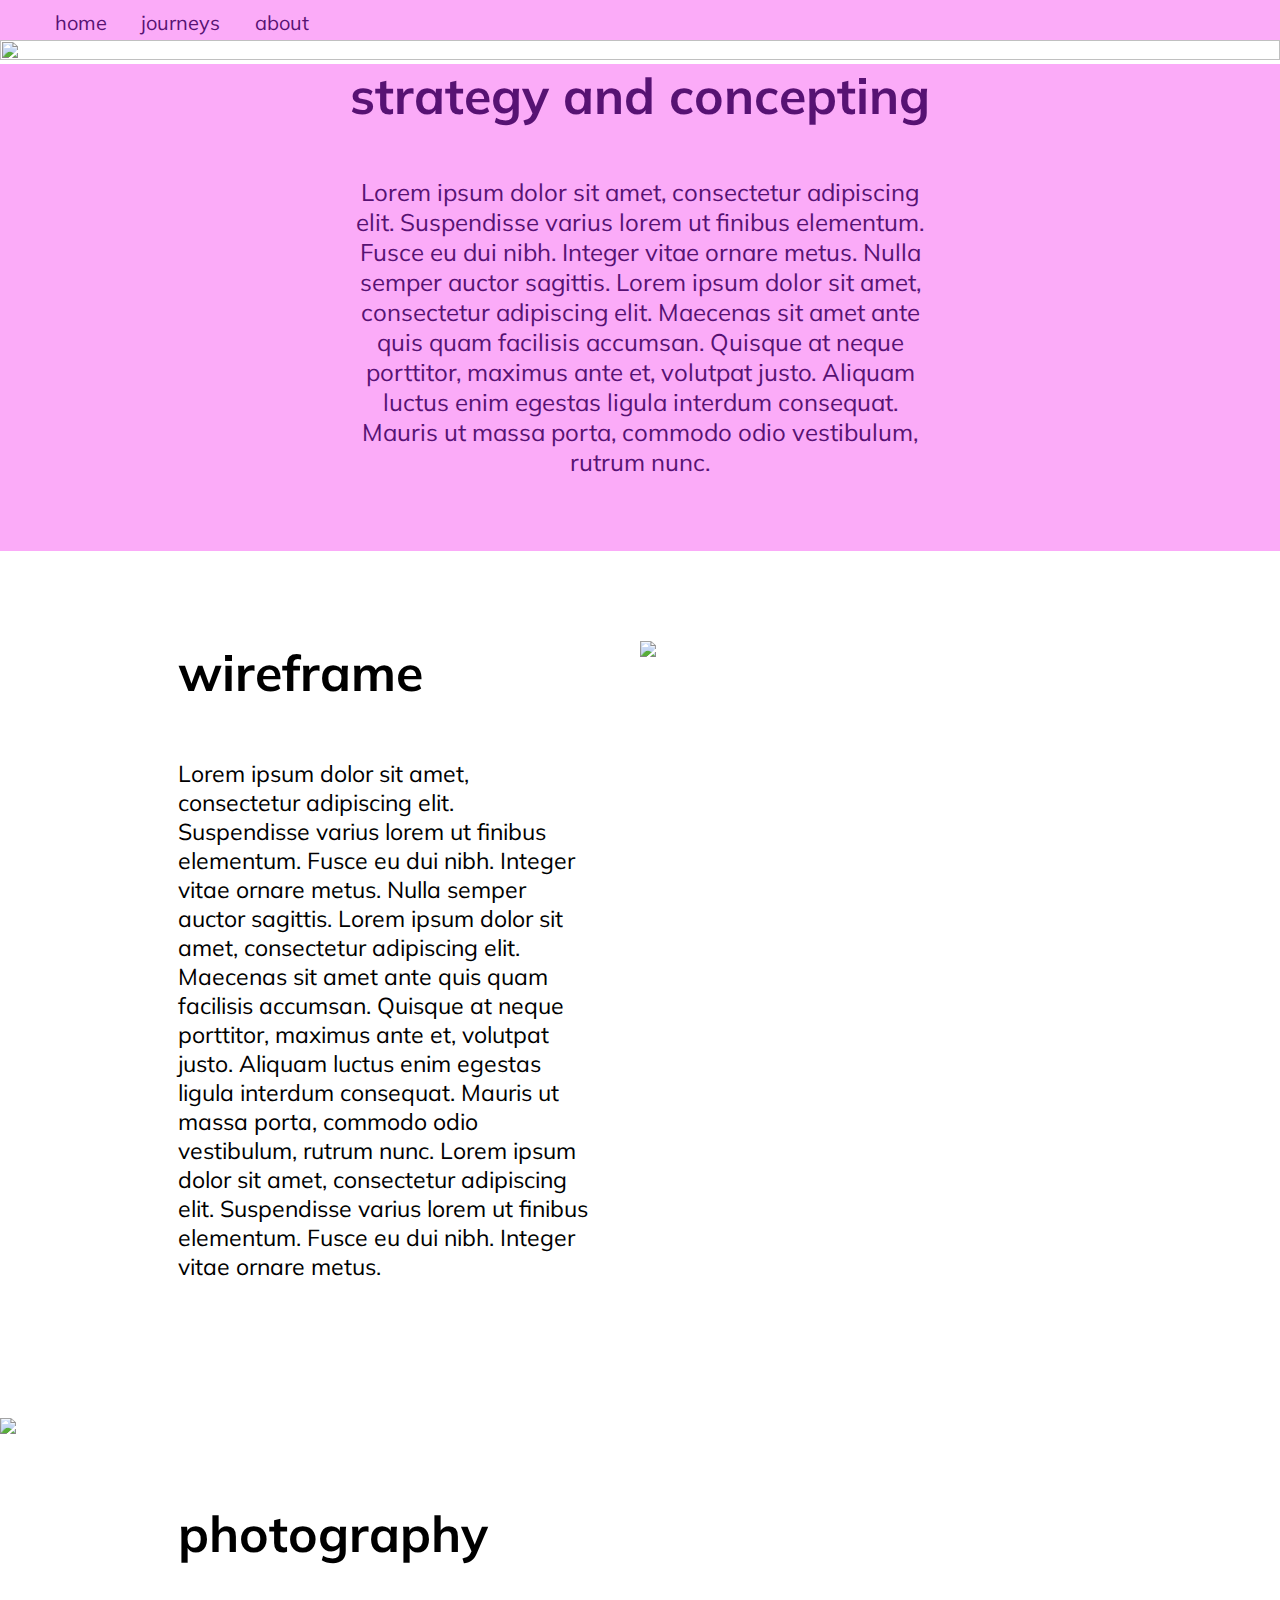
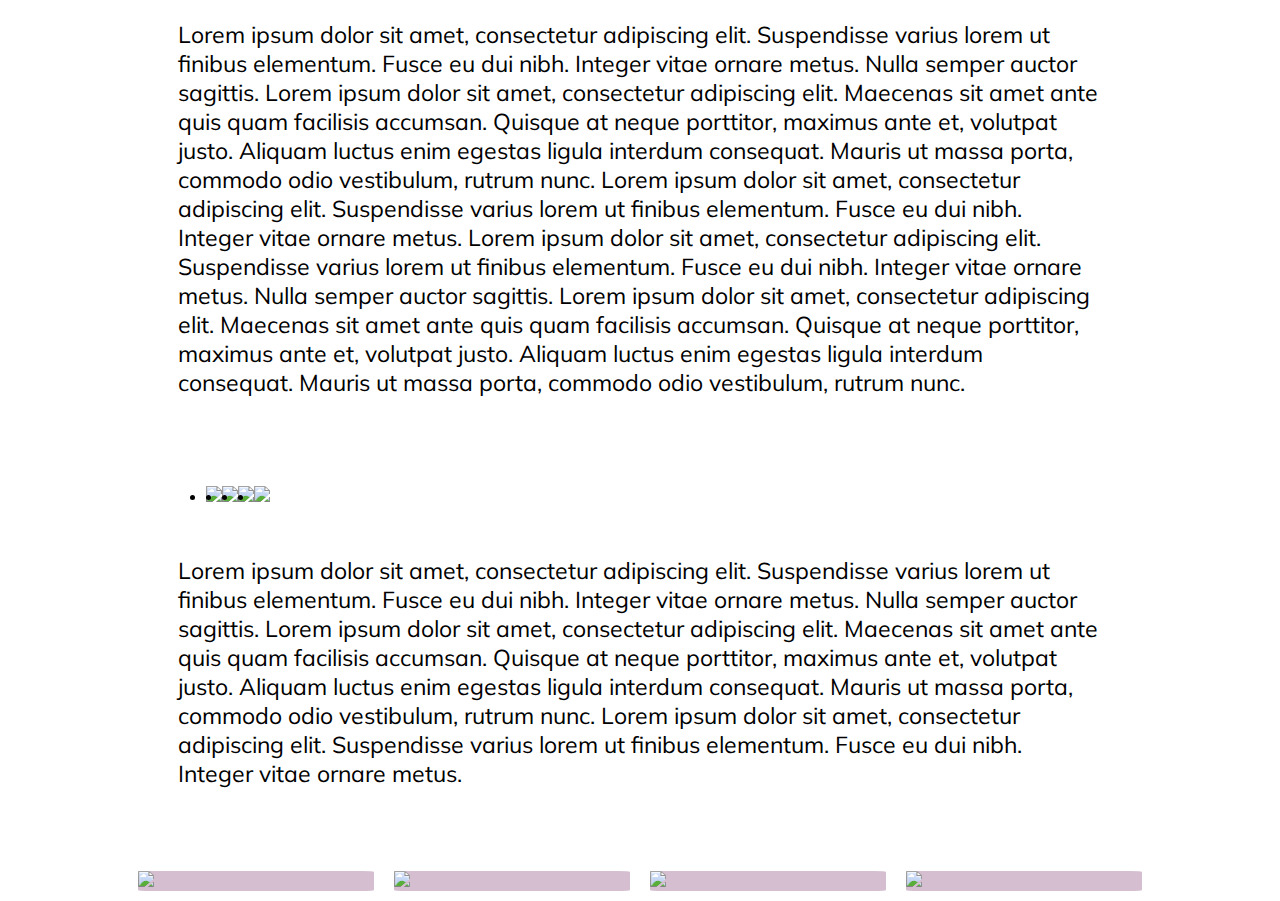
==== portfolioweb/journey.html @ cab304fb "First Git Upload" ====
<!DOCTYPE html>
<html>
<head>
    <title></title>
    <link rel="stylesheet" type="text/css" href="style.css">
    <link href="https://fonts.googleapis.com/css?family=Muli&display=swap" rel="stylesheet">
    <link type="text/css" rel="stylesheet" href="css/lightslider.css" />
    <link href="https://cdnjs.cloudflare.com/ajax/libs/lightslider/1.1.5/css/lightslider.min.css" rel="stylesheet" />
    <script src="https://ajax.googleapis.com/ajax/libs/jquery/1.11.0/jquery.min.js"></script>
    <script src="https://cdnjs.cloudflare.com/ajax/libs/lightslider/1.1.5/js/lightslider.min.js"></script>
    <script type="text/javascript">
        $(document).ready(function() {
            $("#lightSlider").lightSlider({
                item: 1,
                gallery: false,
                loop: true, 
                slideMargin: 0,
                autowidth: false,
                enableTouch: true,
                pager: false,
            });   
        });
    </script>
</head>
<body>
<div class="container">
    <div class="containernav">
        <ul class="nav">  
            <li class="navitem"><a href="#">home</a></li>
            <li class="navitem"><a href="#">journeys</a></li> 
            <li class="navitem"><a href="#">about</a></li>
        </ul>  
    </div>
    <div class="containerheader">
        <div class="header">
            <img src="scobanner1.png">
        </div>
        <div class="intro">
            <h1>strategy and concepting</h1>
            <p>
                Lorem ipsum dolor sit amet, consectetur adipiscing elit. Suspendisse varius lorem ut finibus elementum. Fusce eu dui nibh. Integer vitae ornare metus. Nulla semper auctor sagittis. Lorem ipsum dolor sit amet, consectetur adipiscing elit. Maecenas sit amet ante quis quam facilisis accumsan. Quisque at neque porttitor, maximus ante et, volutpat justo. Aliquam luctus enim egestas ligula interdum consequat. Mauris ut massa porta, commodo odio vestibulum, rutrum nunc. 
            </p>
        </div>
    </div>
    <div class="containertext">
        <div class="text">
            <h1>wireframe</h1>
            <p>
                Lorem ipsum dolor sit amet, consectetur adipiscing elit. Suspendisse varius lorem ut finibus elementum. Fusce eu dui nibh. Integer vitae ornare metus. Nulla semper auctor sagittis. Lorem ipsum dolor sit amet, consectetur adipiscing elit. Maecenas sit amet ante quis quam facilisis accumsan. Quisque at neque porttitor, maximus ante et, volutpat justo. Aliquam luctus enim egestas ligula interdum consequat. Mauris ut massa porta, commodo odio vestibulum, rutrum nunc. 
                Lorem ipsum dolor sit amet, consectetur adipiscing elit. Suspendisse varius lorem ut finibus elementum. Fusce eu dui nibh. Integer vitae ornare metus. 
            </p>
        </div>
        <div class="text">
            <img src="low-fidelity-website-wireframe-example.png">
        </div>
    </div>
    <div id="containerpicture">
        <div class="picture">
            <img src="Schermafbeelding-2018-03-23-om-14.05.33.png">
        </div>
    </div>
    <div class="containertext">
        <div class="text">
            <h1>photography</h1>
            <p>
                Lorem ipsum dolor sit amet, consectetur adipiscing elit. Suspendisse varius lorem ut finibus elementum. Fusce eu dui nibh. Integer vitae ornare metus. Nulla semper auctor sagittis. Lorem ipsum dolor sit amet, consectetur adipiscing elit. Maecenas sit amet ante quis quam facilisis accumsan. Quisque at neque porttitor, maximus ante et, volutpat justo. Aliquam luctus enim egestas ligula interdum consequat. Mauris ut massa porta, commodo odio vestibulum, rutrum nunc. Lorem ipsum dolor sit amet, consectetur adipiscing elit. Suspendisse varius lorem ut finibus elementum. Fusce eu dui nibh. Integer vitae ornare metus. 
                Lorem ipsum dolor sit amet, consectetur adipiscing elit. Suspendisse varius lorem ut finibus elementum. Fusce eu dui nibh. Integer vitae ornare metus. Nulla semper auctor sagittis. Lorem ipsum dolor sit amet, consectetur adipiscing elit. Maecenas sit amet ante quis quam facilisis accumsan. Quisque at neque porttitor, maximus ante et, volutpat justo. Aliquam luctus enim egestas ligula interdum consequat. Mauris ut massa porta, commodo odio vestibulum, rutrum nunc. 
            </p>
        </div>
    </div>
    <div class="containerslider">
        <div class="slider">
            <ul id="lightSlider">
                <li><img src="https://images.unsplash.com/photo-1506744038136-46273834b3fb?ixlib=rb-1.2.1&ixid=eyJhcHBfaWQiOjEyMDd9&w=1000&q=80"></li>
                <li><img src="https://www.canva.com/learn/wp-content/uploads/2018/11/best-free-stock-photos.jpg"></li>
                <li><img src="https://petapixel.com/assets/uploads/2019/06/manipulatedelephant-800x534.jpg"></li>
                <li><img src="http://i.imgur.com/rL2tVyG.jpg"></li>
            </ul>
        </div>
    </div>
    <div class="containertext">
        <div class="text">
            <p>
                Lorem ipsum dolor sit amet, consectetur adipiscing elit. Suspendisse varius lorem ut finibus elementum. Fusce eu dui nibh. Integer vitae ornare metus. Nulla semper auctor sagittis. Lorem ipsum dolor sit amet, consectetur adipiscing elit. Maecenas sit amet ante quis quam facilisis accumsan. Quisque at neque porttitor, maximus ante et, volutpat justo. Aliquam luctus enim egestas ligula interdum consequat. Mauris ut massa porta, commodo odio vestibulum, rutrum nunc. Lorem ipsum dolor sit amet, consectetur adipiscing elit. Suspendisse varius lorem ut finibus elementum. Fusce eu dui nibh. Integer vitae ornare metus. 
            </p>
        </div>
    </div>
    <div class="containergallery">
        <div class="gallery">
            <img src="photo-1433086966358-54859d0ed716.jpg">
        </div>
        <div class="gallery">
            <img src="photo-1433086966358-54859d0ed716.jpg">
        </div>
        <div class="gallery">
            <img src="photo-1433086966358-54859d0ed716.jpg">
        </div>
        <div class="gallery">
            <img src="photo-1433086966358-54859d0ed716.jpg">
        </div>
    </div>
</div>
</body>
</html>
---- portfolioweb/style.css ----
body {
    margin: 0 auto;
    font: 1em Helvetica Neue, Helvetica, Arial, sans-serif;
}

p, h1 {
    margin: 0 0 1em 0;
    font-family: 'Muli', sans-serif;
}

.containerheader {  
    display: flex;
    flex-direction: column;
    flex-wrap: nowrap;
    margin-bottom: 7%;
}

.header {
    width: 100%;
}

.header img {
    width: 100%;
    height: 100%;
}

.containernav {
    width: 100%;
    height: 40px;
    background-color: #fbabf8;
}

.nav {
    margin: 0;
    list-style: none;
    padding-top: 10px;
}

.nav li {
    display: inline;
    font-size: 20px;
    font-family: 'Muli', sans-serif;
}

.navitem a {
    padding: 10px 15px;
    text-decoration: none;
    color: #571273;
  }

.intro {
    width: 100%;
    background-color: #fbabf8;
}

.intro h1 {
    font-size: 50px;
    padding-left: 27%;
    padding-right: 27%;
    color: #571273;
    text-align: center;
}

.intro p {
    text-align: center;
    color: #571273;
    font-size: 24px;
    padding-bottom: 50px;
    padding-left: 27%;
    padding-right: 27%;
}

.item {
    width: 100%;
    height: 100px;
    background-color: rgba(111,41,97,.3);
    border: 2px solid rgba(111,41,97,.5);
}

.containertitle {
    display: flex;
    flex-direction: row;
    flex-wrap: nowrap;
    margin-top: 0%;
    margin-bottom: 0%;
    margin-left: 10%;
    margin-right: 10%;
}

.title h1 {
    font-size: 50px;
    padding-left: 50px;
    margin-bottom: 5px;
}

.containertext {
    display: flex;
    flex-direction: row;
    flex-wrap: nowrap;
    margin-top: 0%;
    margin-bottom: 0%;
    margin-left: 10%;
    margin-right: 10%;
}

.text {
    width: 100%;
}

.text img {
    width: 100%;
    max-height: 800px;
}

.text p {
    padding: 50px;
    font-size: 23px;
}

.text h1 {
    font-size: 50px;
    padding-left: 50px;
    margin-bottom: 5px;
}

.containergallery {  
    display: flex;
    flex-direction: row;
    flex-wrap: nowrap;
    margin-left: 10%;
    margin-right: 10%;
}

.gallery {
    width: 100%;
    max-height: 500px;
    background-color: rgba(111,41,97,.3);
    border: 2px;
    border-radius: 5%;
    margin: 10px;
}

.gallery img {
    max-height: 100%;
    width: 100%;
    border: 2px;
    border-radius: 5%;
}

.containerpicture {
    display: flex;
    flex-direction: column;
    flex-wrap: nowrap;
}

.picture {
    width: 100%;
    max-height: 900px;
    overflow: hidden;
    margin-top: 5%;
    margin-bottom: 5%;
}

.picture img {
    width: 100%;
}

.containerslider {
    display: flex;
    flex-direction: column;
    flex-wrap: nowrap;
}

.slider {
    margin-left: 13%;
    margin-right: 13%;
}

#lightSlider img {
    width: 100%;
    max-height: 600px;
}

#lightSlider ul {
    list-style: none outside none;
    padding-left: 0;
    margin-bottom:0;
}

#lightSlider li {
    float: left;
    cursor:pointer;
}

@media (max-width: 950px) {
    .intro h1 {
        padding: 0;
    }

    .intro p {
        font-size: 22px;
        padding-left: 10%;
        padding-right: 10%;
    }
    
    .containertext {
        flex-wrap: wrap;
        flex-direction: column;
        margin: 19px;
    }
    
    .text h1 {
        padding: 0px;
        font-size: 36px;
    }
    
    .text p {
        font-size: 19px;
        padding: 4px;
    }

    .slider {
        margin: 0%;
    }

    .containergallery {
        flex-wrap: wrap;
        margin: 25%;
        max-height: 100%;
    }
}

@media (max-width: 500px) {
    .containergallery {
        flex-wrap: wrap;
        flex-direction: column;
        margin: 10%;
    }
}
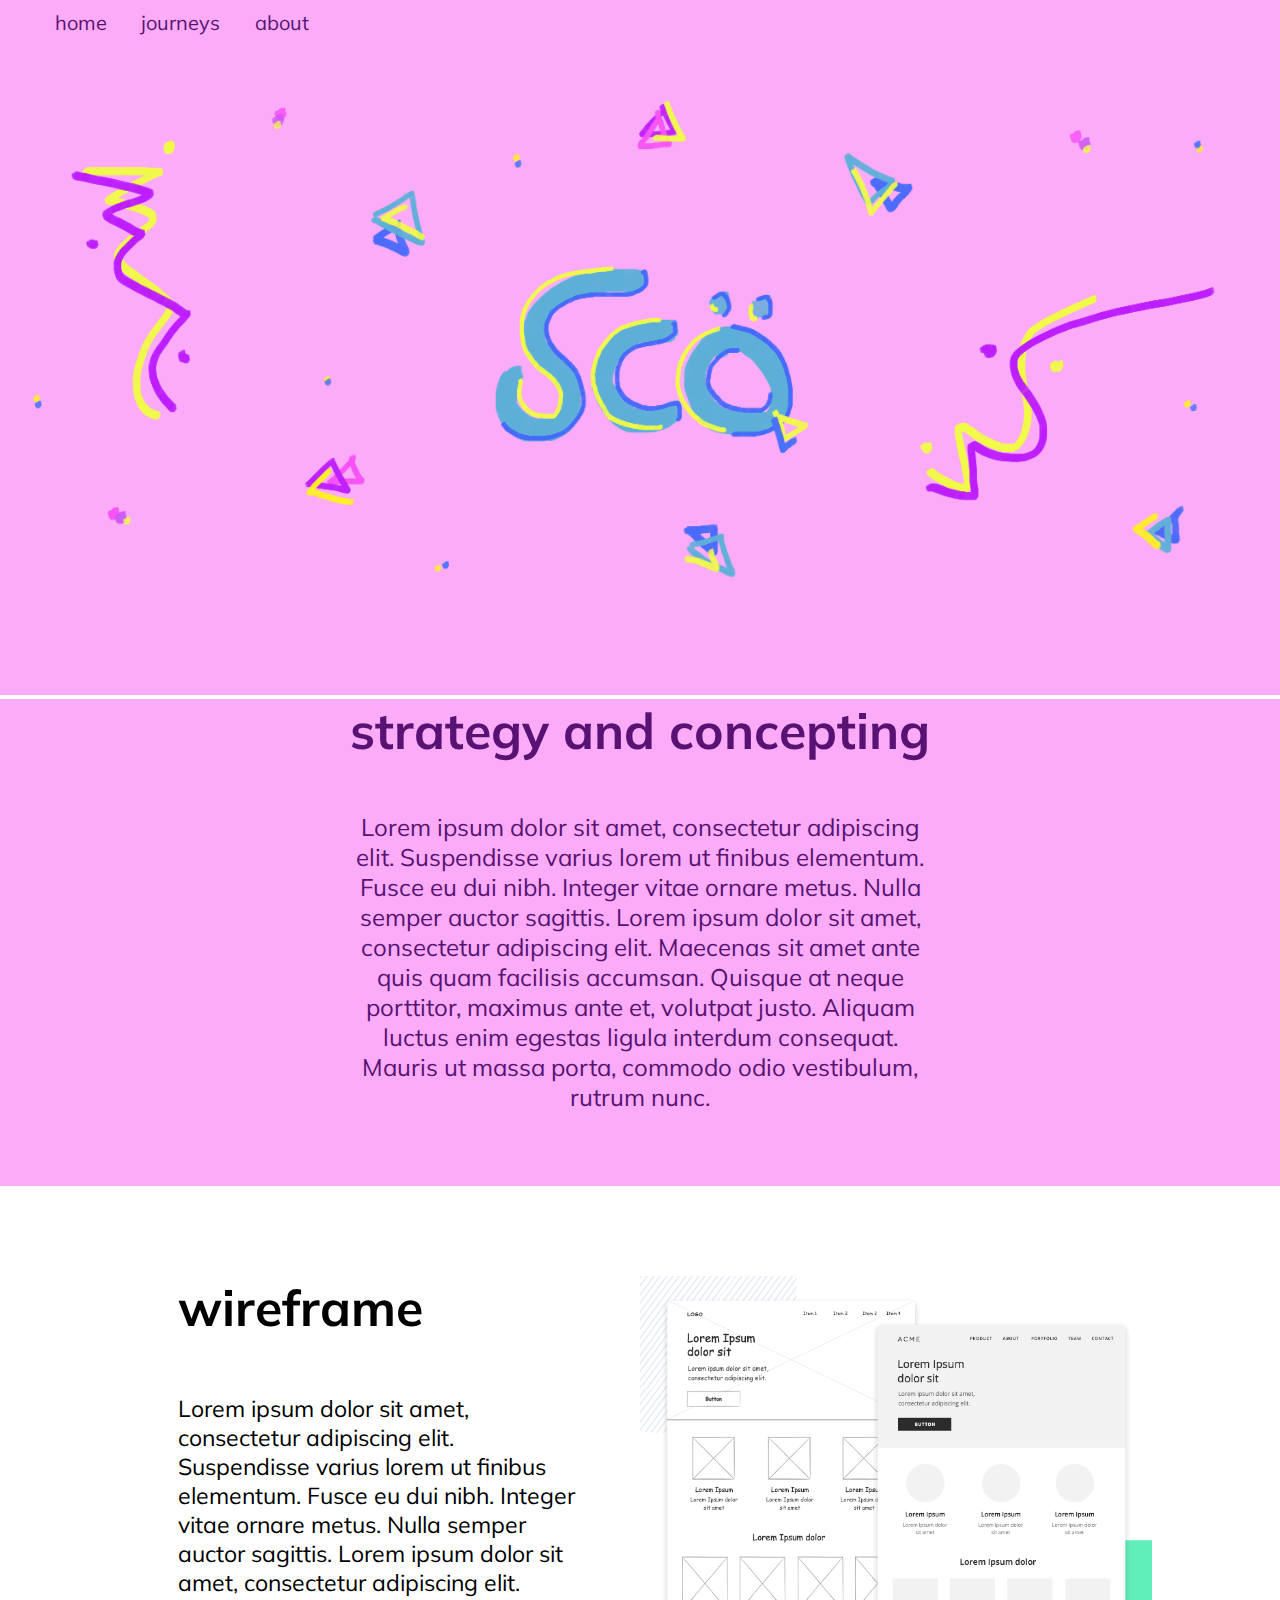
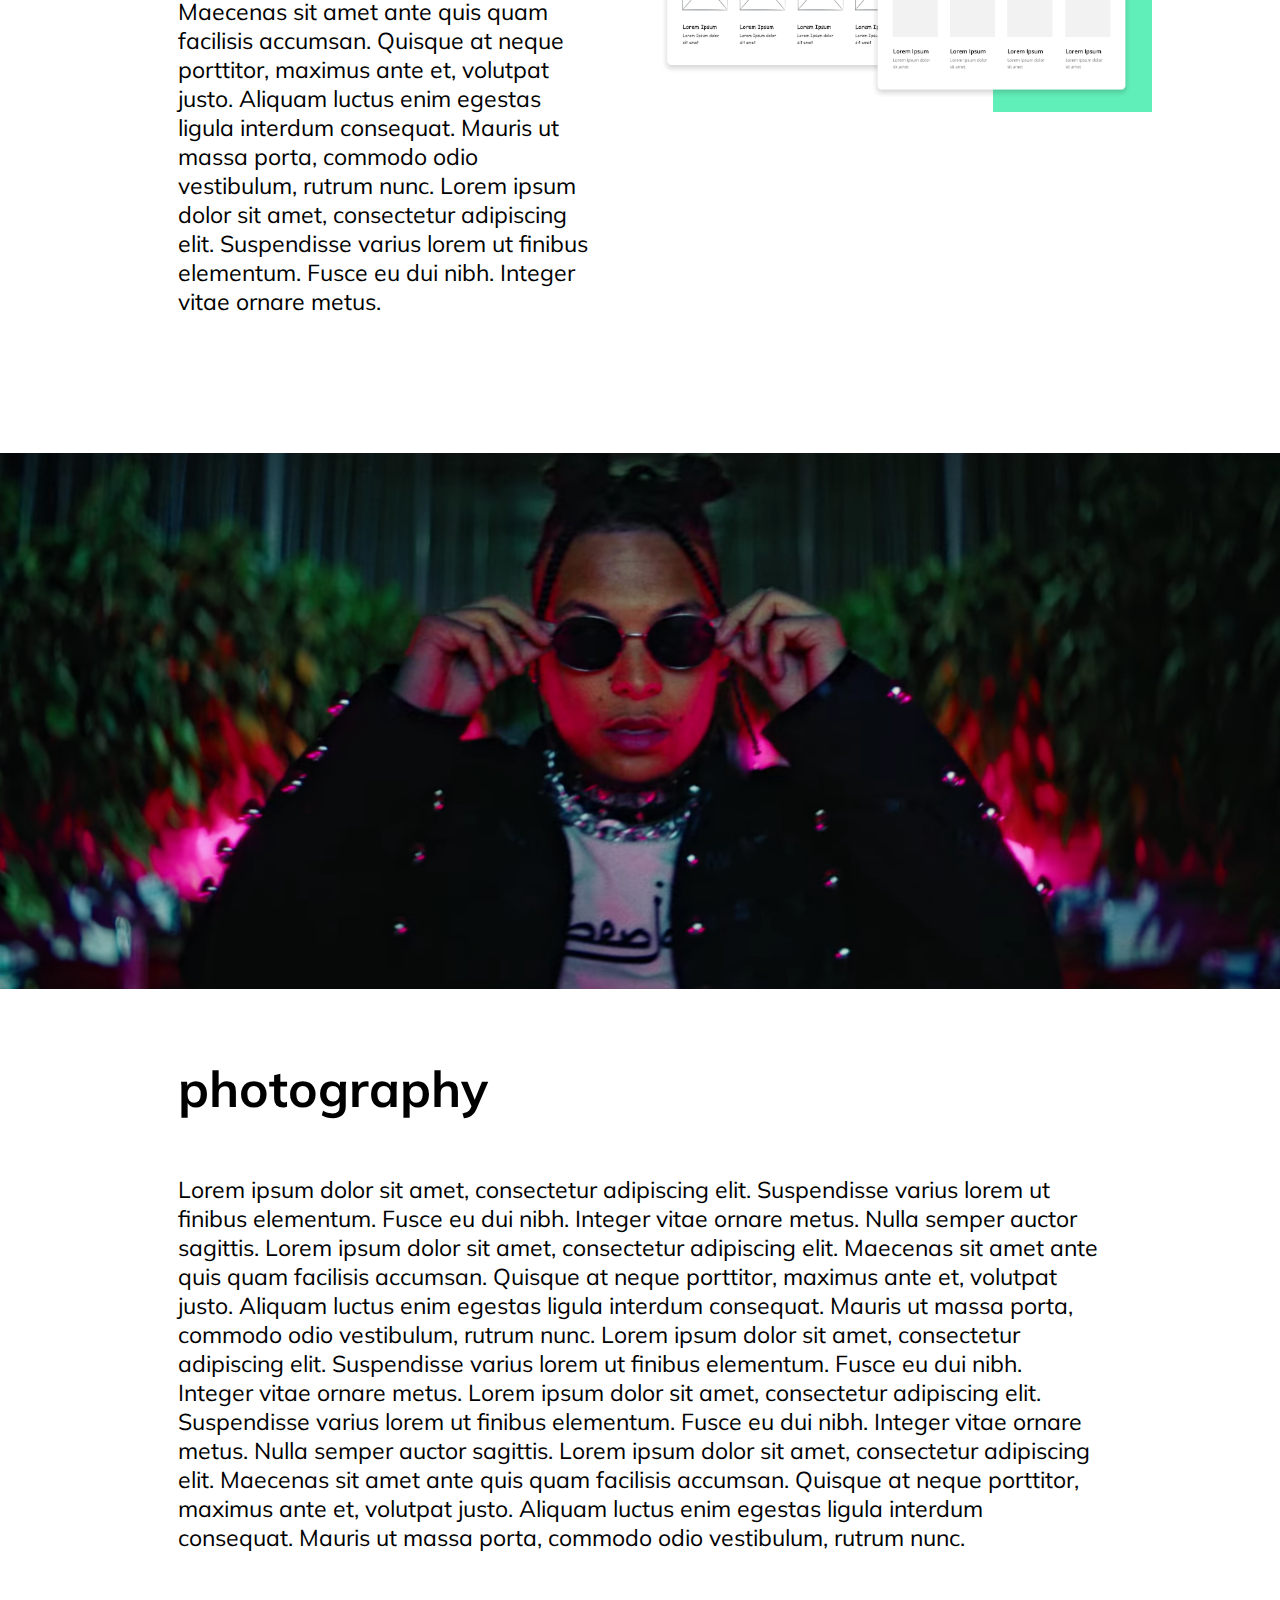
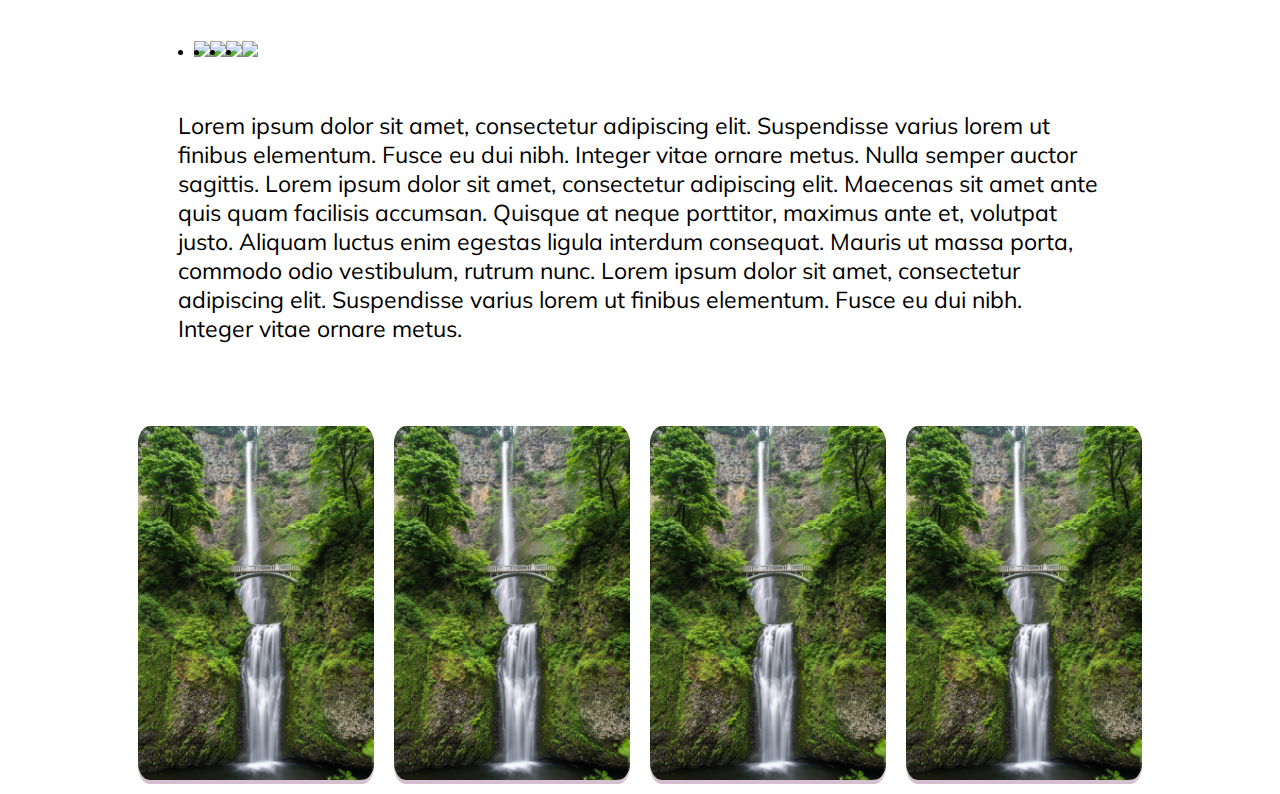
==== commit e5b7a442: "Added development-subject" ====
--- a/portfolioweb/journey.html
+++ b/portfolioweb/journey.html
@@ -33,7 +33,7 @@
     </div>
     <div class="containerheader">
         <div class="header">
-            <img src="scobanner1.png">
+            <img src="images/scobanner1.png">
         </div>
         <div class="intro">
             <h1>strategy and concepting</h1>
@@ -51,12 +51,12 @@
             </p>
         </div>
         <div class="text">
-            <img src="low-fidelity-website-wireframe-example.png">
+            <img src="images/low-fidelity-website-wireframe-example.png">
         </div>
     </div>
-    <div id="containerpicture">
+    <div class="containerpicture">
         <div class="picture">
-            <img src="Schermafbeelding-2018-03-23-om-14.05.33.png">
+            <img src="images/Schermafbeelding-2018-03-23-om-14.05.33.png">
         </div>
     </div>
     <div class="containertext">
@@ -87,16 +87,16 @@
     </div>
     <div class="containergallery">
         <div class="gallery">
-            <img src="photo-1433086966358-54859d0ed716.jpg">
+            <img src="images/photo-1433086966358-54859d0ed716.jpg">
         </div>
         <div class="gallery">
-            <img src="photo-1433086966358-54859d0ed716.jpg">
+            <img src="images/photo-1433086966358-54859d0ed716.jpg">
         </div>
         <div class="gallery">
-            <img src="photo-1433086966358-54859d0ed716.jpg">
+            <img src="images/photo-1433086966358-54859d0ed716.jpg">
         </div>
         <div class="gallery">
-            <img src="photo-1433086966358-54859d0ed716.jpg">
+            <img src="images/photo-1433086966358-54859d0ed716.jpg">
         </div>
     </div>
 </div>
--- a/portfolioweb/style.css
+++ b/portfolioweb/style.css
@@ -6,6 +6,10 @@
 p, h1 {
     margin: 0 0 1em 0;
     font-family: 'Muli', sans-serif;
+}
+
+.containerjourneyselect {
+    background-image: url(images/bgjourney.png);
 }
 
 .containerheader {  
@@ -169,16 +173,12 @@
     display: flex;
     flex-direction: column;
     flex-wrap: nowrap;
-}
-
-.slider {
-    margin-left: 13%;
-    margin-right: 13%;
+    margin-left: 12%;
+    margin-right: 12%;
 }
 
 #lightSlider img {
-    width: 100%;
-    max-height: 600px;
+    width: 100%; 
 }
 
 #lightSlider ul {
@@ -191,6 +191,7 @@
     float: left;
     cursor:pointer;
 }
+
 
 @media (max-width: 950px) {
     .intro h1 {
@@ -219,6 +220,11 @@
         padding: 4px;
     }
 
+    .containerslider {
+        margin-left: 0%;
+        margin-right: 0%;
+    }
+
     .slider {
         margin: 0%;
     }
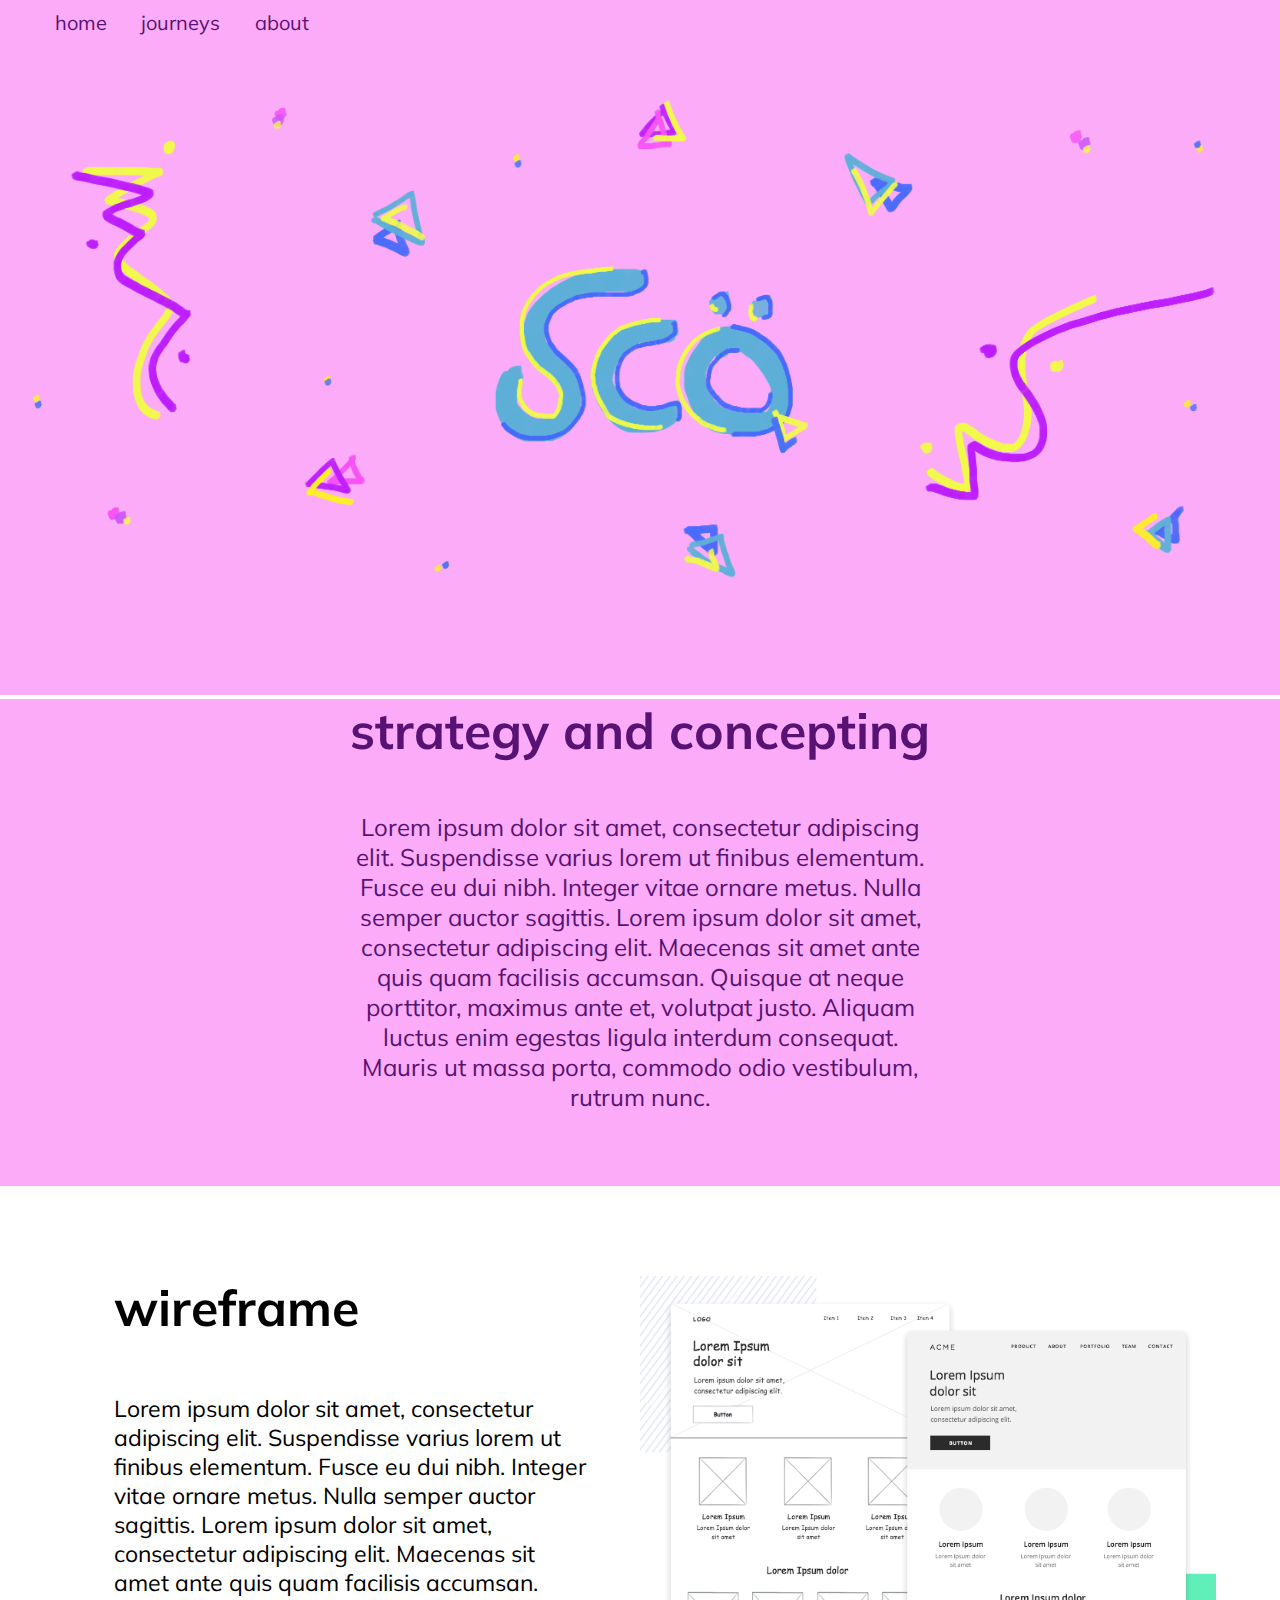
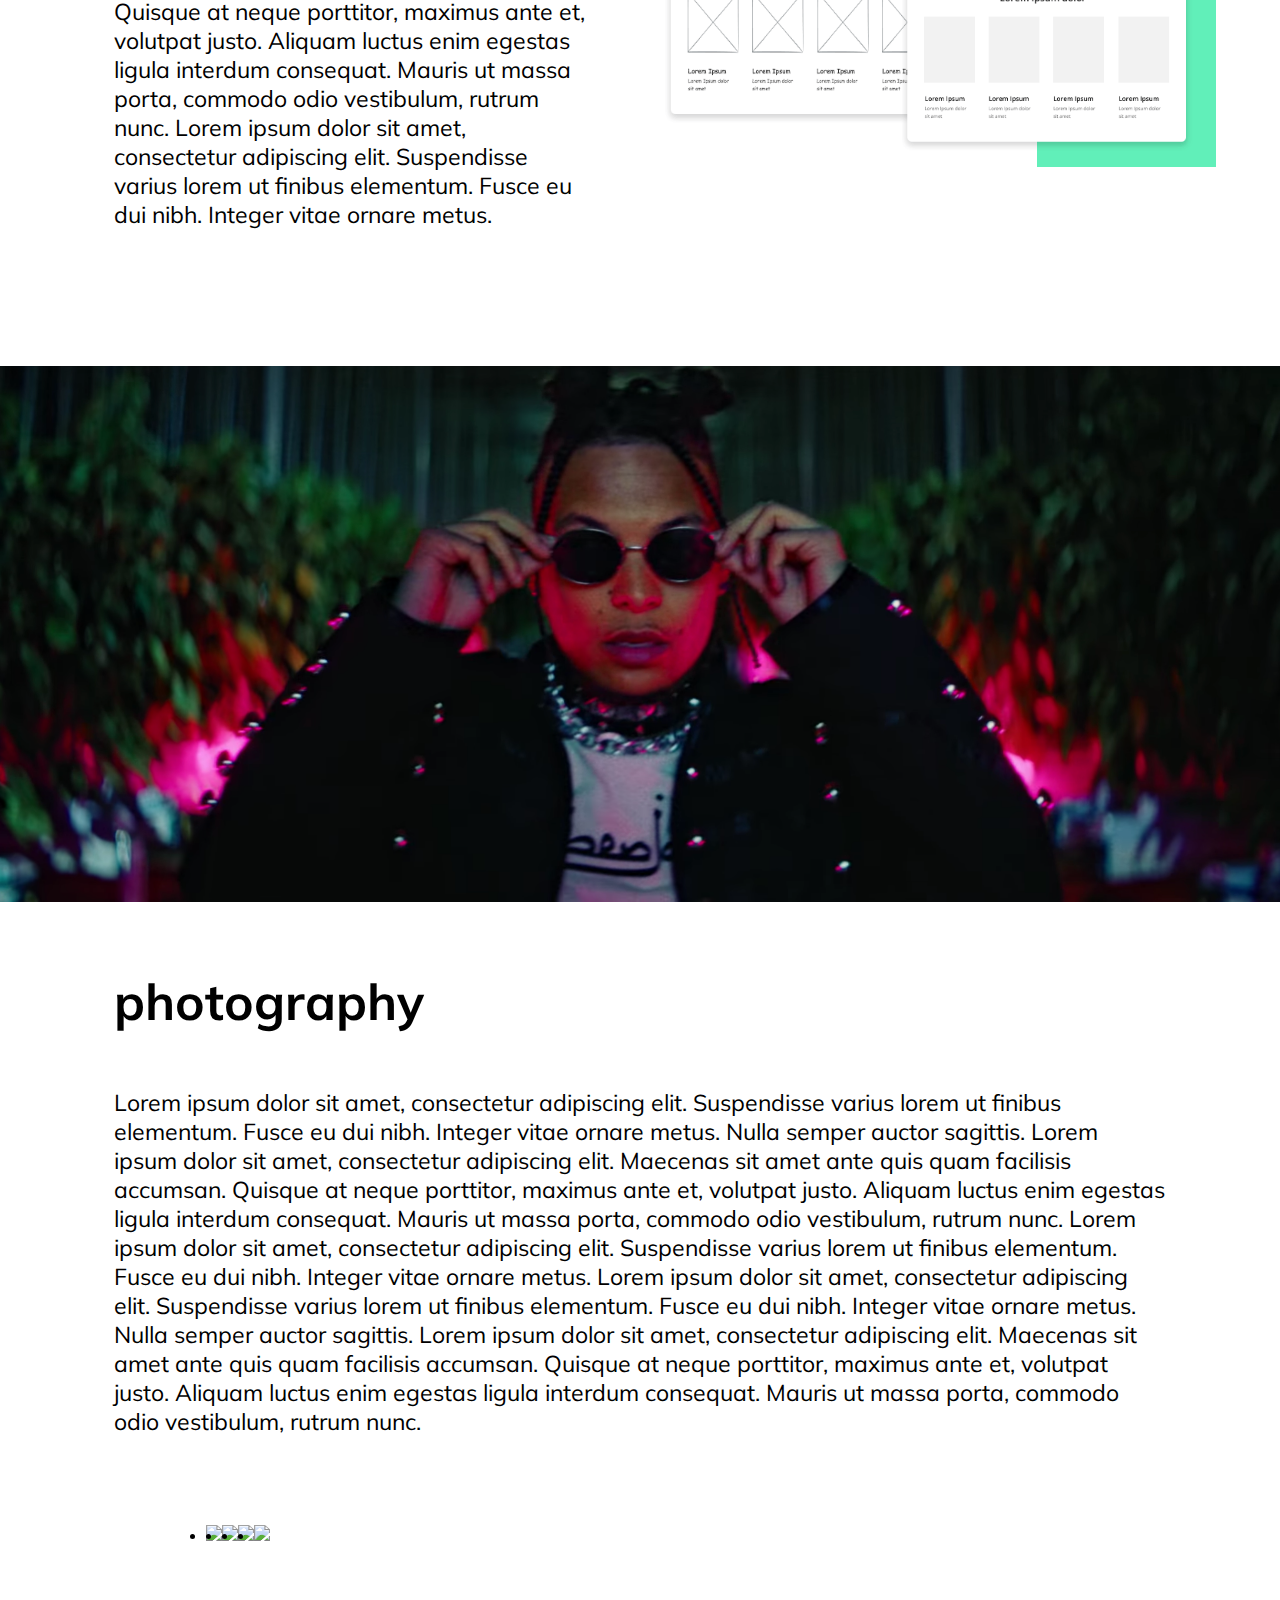
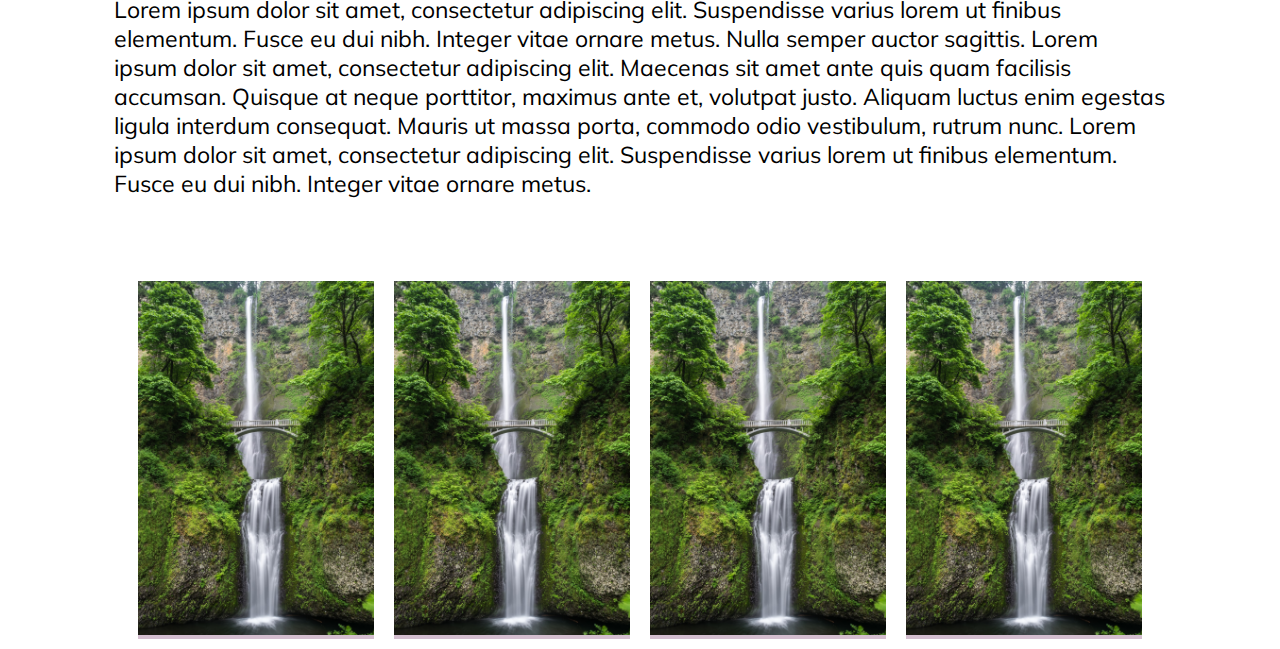
==== commit 4bae01e0: "Added SCO page" ====
--- a/portfolioweb/journey.html
+++ b/portfolioweb/journey.html
@@ -54,7 +54,7 @@
             <img src="images/low-fidelity-website-wireframe-example.png">
         </div>
     </div>
-    <div class="containerpicture">
+    <div id="containerpicture">
         <div class="picture">
             <img src="images/Schermafbeelding-2018-03-23-om-14.05.33.png">
         </div>
--- a/portfolioweb/style.css
+++ b/portfolioweb/style.css
@@ -8,9 +8,11 @@
     font-family: 'Muli', sans-serif;
 }
 
-.containerjourneyselect {
-    background-image: url(images/bgjourney.png);
-}
+@font-face {
+    font-family: Lumiera;
+    src: url(images/Lumiera.otf);
+  }
+
 
 .containerheader {  
     display: flex;
@@ -26,6 +28,17 @@
 .header img {
     width: 100%;
     height: 100%;
+}
+
+.stratconheader {
+    width: 100%;
+    background-color: #fff;
+}
+
+.stratconheader img {
+    width: 75%;
+    margin-left: 12.5%;
+    margin-right: 12.5%;
 }
 
 .containernav {
@@ -103,8 +116,8 @@
     flex-wrap: nowrap;
     margin-top: 0%;
     margin-bottom: 0%;
-    margin-left: 10%;
-    margin-right: 10%;
+    margin-left: 5%;
+    margin-right: 5%;
 }
 
 .text {
@@ -139,16 +152,12 @@
     width: 100%;
     max-height: 500px;
     background-color: rgba(111,41,97,.3);
-    border: 2px;
-    border-radius: 5%;
     margin: 10px;
 }
 
 .gallery img {
     max-height: 100%;
     width: 100%;
-    border: 2px;
-    border-radius: 5%;
 }
 
 .containerpicture {
@@ -169,16 +178,75 @@
     width: 100%;
 }
 
+.containerposterblack {
+    display: flex;
+    flex-direction: row;
+    flex-wrap: nowrap;
+    margin-top: 10%;
+    margin-bottom: 0%;
+
+    background-color: #000;
+}
+
+.postertext {
+    width: 35%;
+    margin: 50px;
+}
+
+.postertextblack {
+    width: 35%;
+    margin: 50px;
+}
+
+.postertext p {
+    background-color: #000;
+    color: #fff;
+    padding: 30px;
+}
+
+.postertextblack p {
+
+    color: #fff;
+    padding: 30px;
+}
+
+.postertext h1 {
+    font-family: 'Lumiera';
+    font-size: 100px;
+    margin: 0;
+}
+
+.postertextblack h1 {
+    font-family: 'Lumiera';
+    font-size: 100px;
+    margin: 0;
+    color: #fff;
+}
+
+.poster {
+    width: 100%;
+    margin: 4%;
+}
+
+.poster img {
+    width: 90%;
+    
+}
+
 .containerslider {
     display: flex;
     flex-direction: column;
     flex-wrap: nowrap;
-    margin-left: 12%;
-    margin-right: 12%;
+}
+
+.slider {
+    margin-left: 13%;
+    margin-right: 13%;
 }
 
 #lightSlider img {
-    width: 100%; 
+    width: 100%;
+    max-height: 600px;
 }
 
 #lightSlider ul {
@@ -191,7 +259,6 @@
     float: left;
     cursor:pointer;
 }
-
 
 @media (max-width: 950px) {
     .intro h1 {
@@ -220,11 +287,6 @@
         padding: 4px;
     }
 
-    .containerslider {
-        margin-left: 0%;
-        margin-right: 0%;
-    }
-
     .slider {
         margin: 0%;
     }
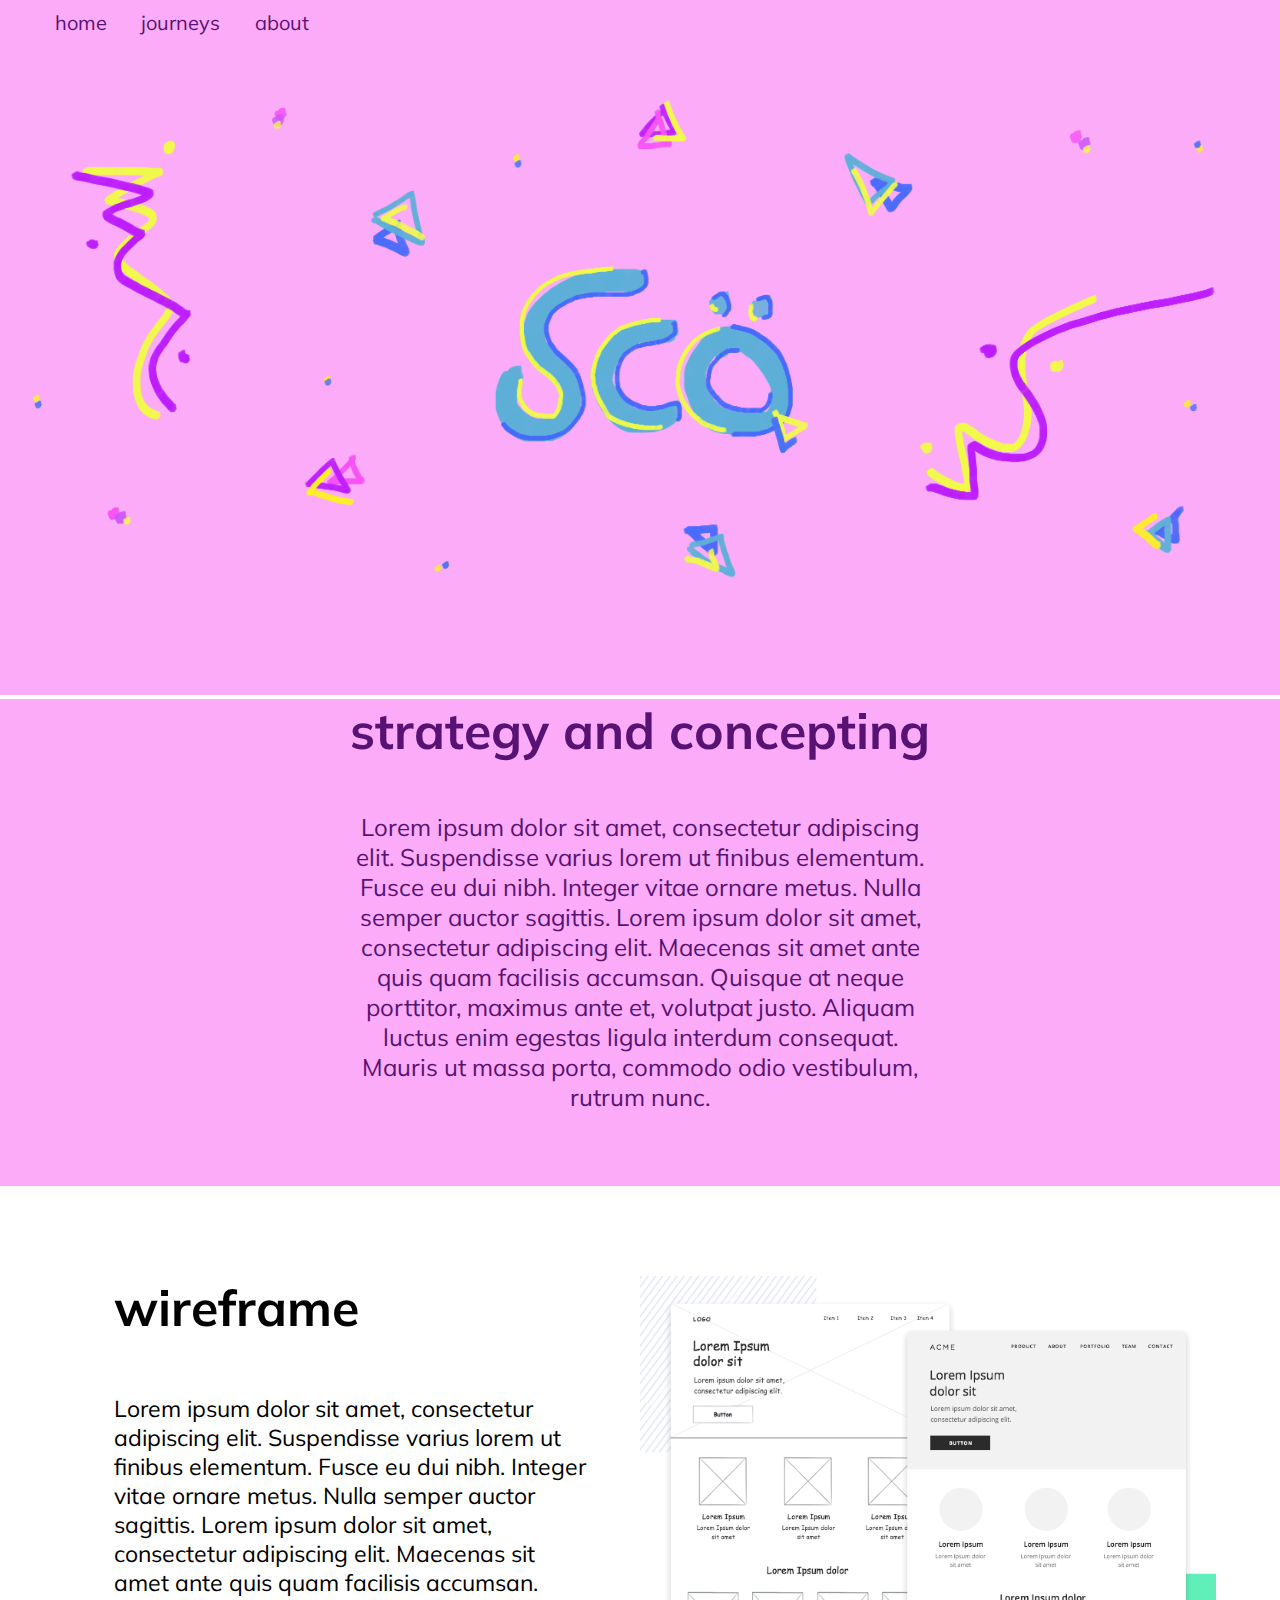
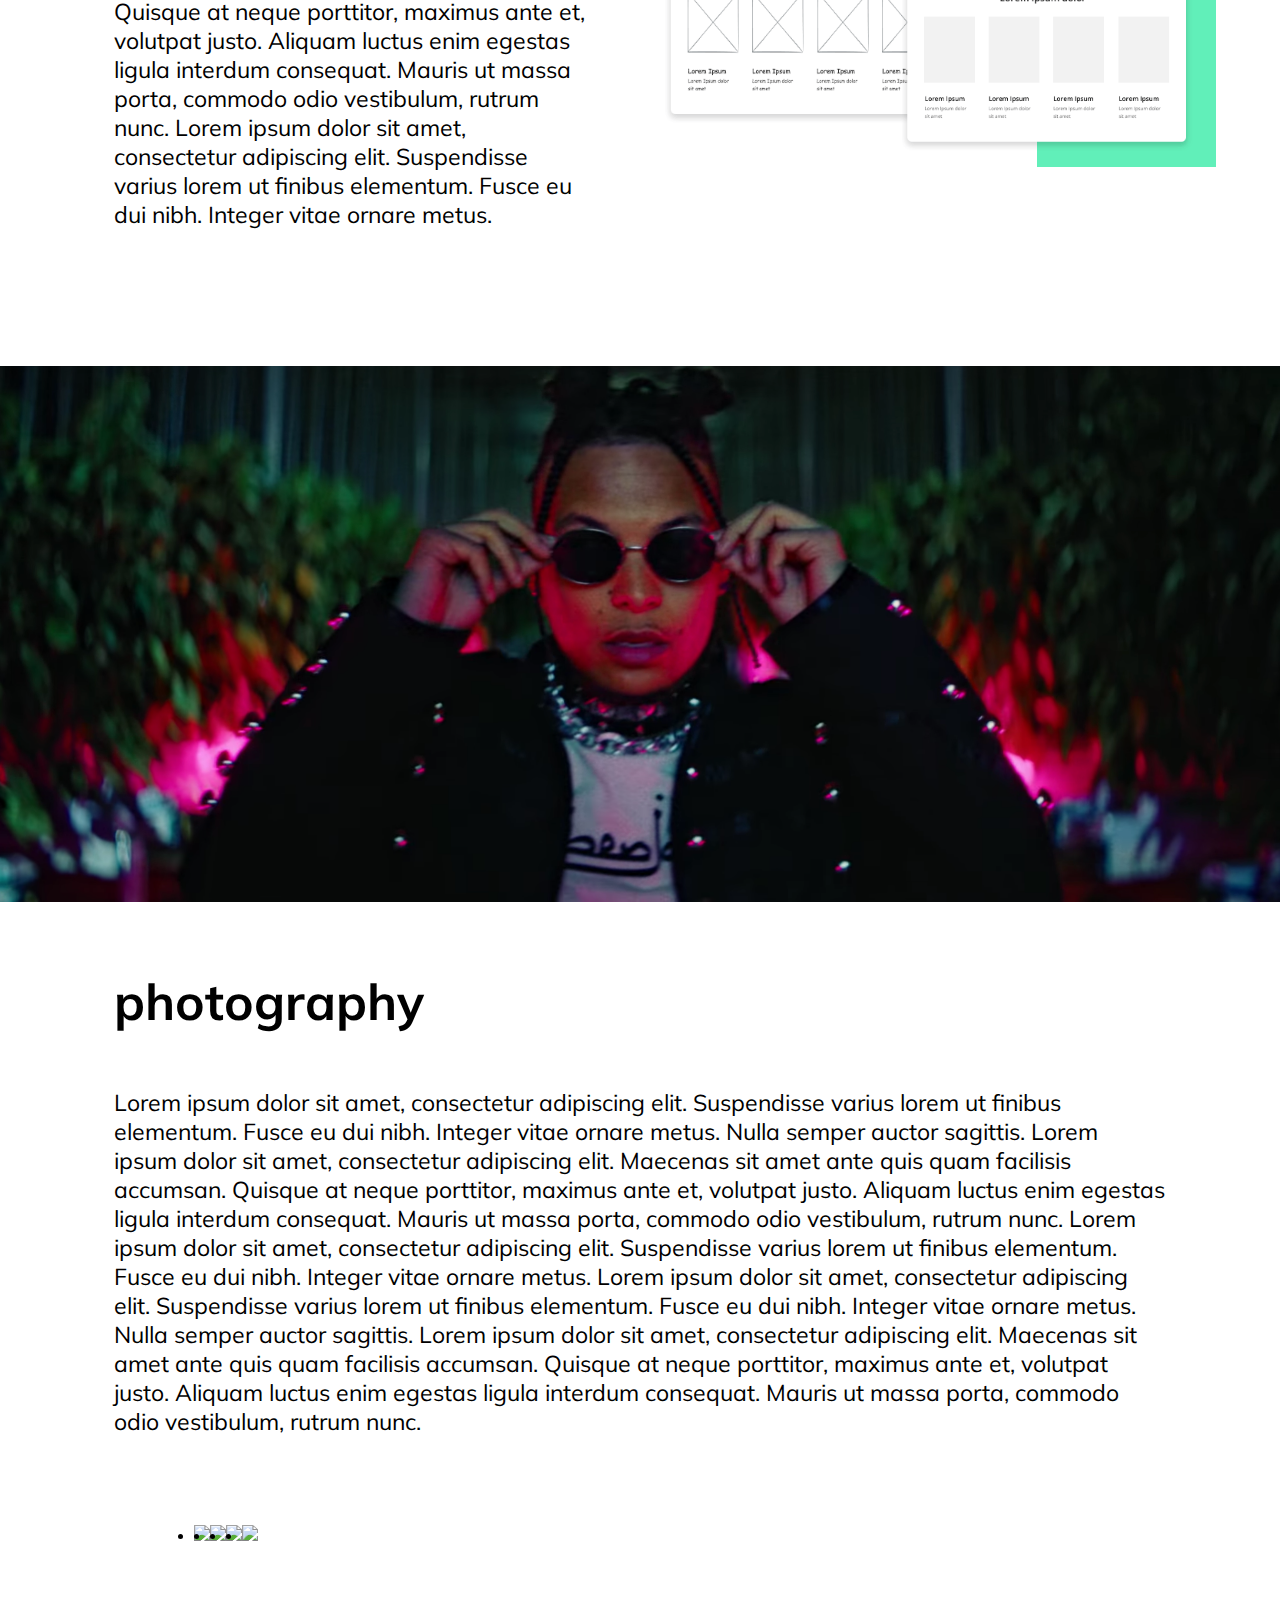
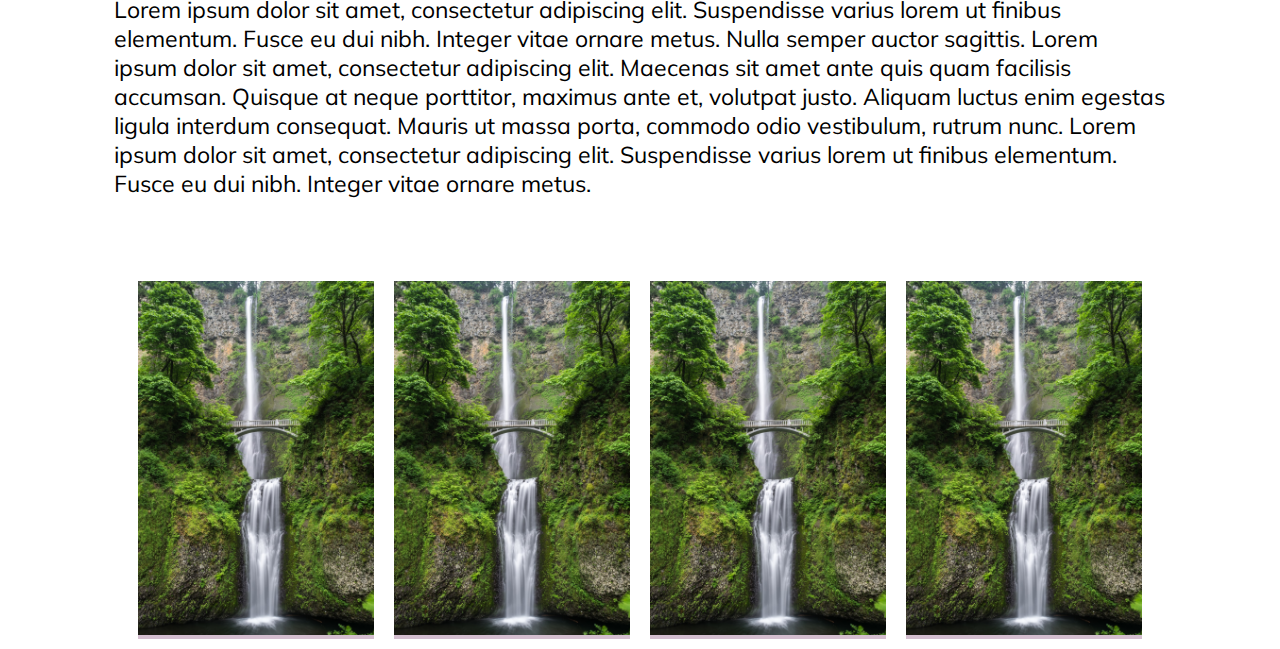
==== commit 878077b4: "Merge branch 'master' of https://github.com/regenen/semestertwo" ====
--- a/portfolioweb/journey.html
+++ b/portfolioweb/journey.html
@@ -54,7 +54,7 @@
             <img src="images/low-fidelity-website-wireframe-example.png">
         </div>
     </div>
-    <div id="containerpicture">
+    <div class="containerpicture">
         <div class="picture">
             <img src="images/Schermafbeelding-2018-03-23-om-14.05.33.png">
         </div>
--- a/portfolioweb/style.css
+++ b/portfolioweb/style.css
@@ -13,6 +13,9 @@
     src: url(images/Lumiera.otf);
   }
 
+.containerjourneyselect {
+    background-image: url(images/bgjourney.png);
+}
 
 .containerheader {  
     display: flex;
@@ -188,6 +191,27 @@
     background-color: #000;
 }
 
+.posterintro {
+  background-color: #000;
+}
+
+.posterintro h1 {
+    font-size: 50px;
+    padding-left: 27%;
+    padding-right: 27%;
+    color: #fff;
+    text-align: center;
+}
+
+.posterintro p {
+    text-align: center;
+    color: #fff;
+    font-size: 24px;
+    padding-bottom: 50px;
+    padding-left: 27%;
+    padding-right: 27%;
+}
+
 .postertext {
     width: 35%;
     margin: 50px;
@@ -214,11 +238,15 @@
     font-family: 'Lumiera';
     font-size: 100px;
     margin: 0;
+    padding-left: 25px;
+    background-color: #000;
+    color: #fff;
 }
 
 .postertextblack h1 {
     font-family: 'Lumiera';
     font-size: 100px;
+    padding-left: 25px;
     margin: 0;
     color: #fff;
 }
@@ -237,16 +265,12 @@
     display: flex;
     flex-direction: column;
     flex-wrap: nowrap;
-}
-
-.slider {
-    margin-left: 13%;
-    margin-right: 13%;
+    margin-left: 12%;
+    margin-right: 12%;
 }
 
 #lightSlider img {
-    width: 100%;
-    max-height: 600px;
+    width: 100%; 
 }
 
 #lightSlider ul {
@@ -259,6 +283,7 @@
     float: left;
     cursor:pointer;
 }
+
 
 @media (max-width: 950px) {
     .intro h1 {
@@ -287,6 +312,11 @@
         padding: 4px;
     }
 
+    .containerslider {
+        margin-left: 0%;
+        margin-right: 0%;
+    }
+
     .slider {
         margin: 0%;
     }
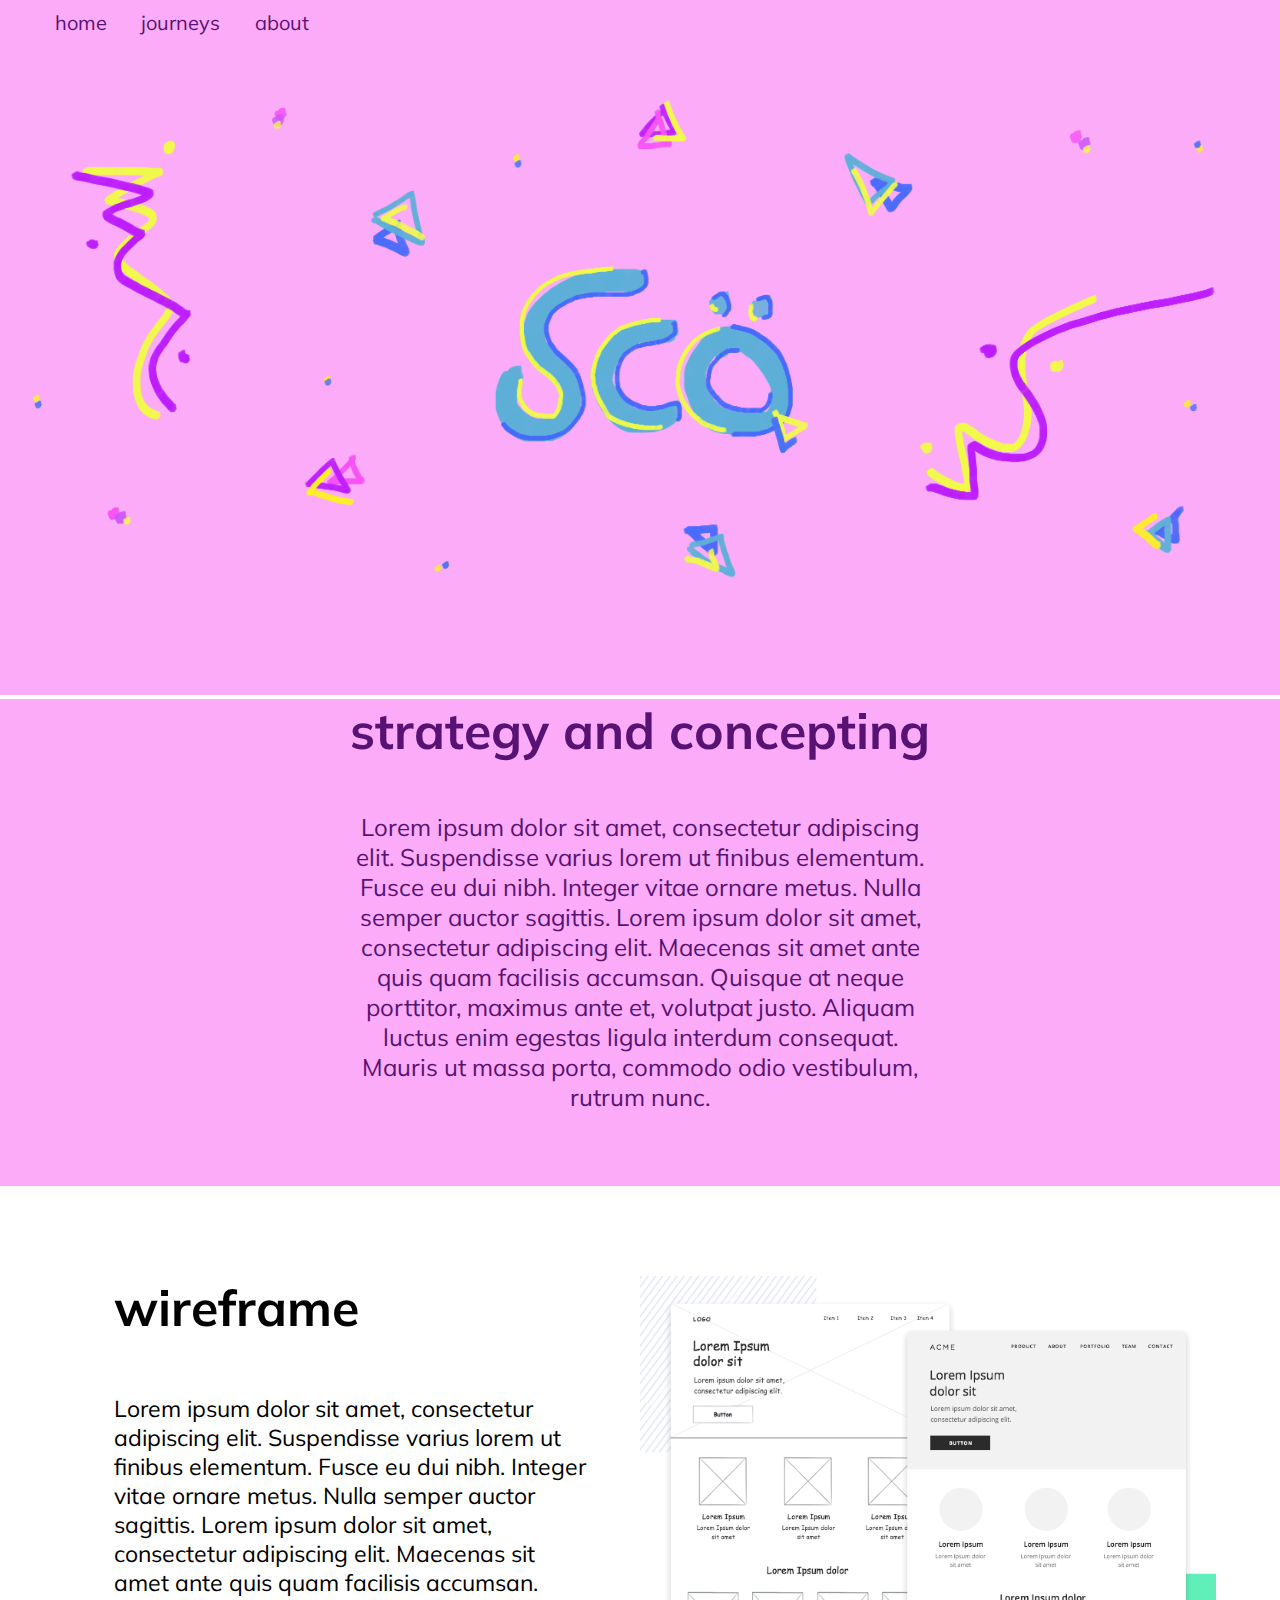
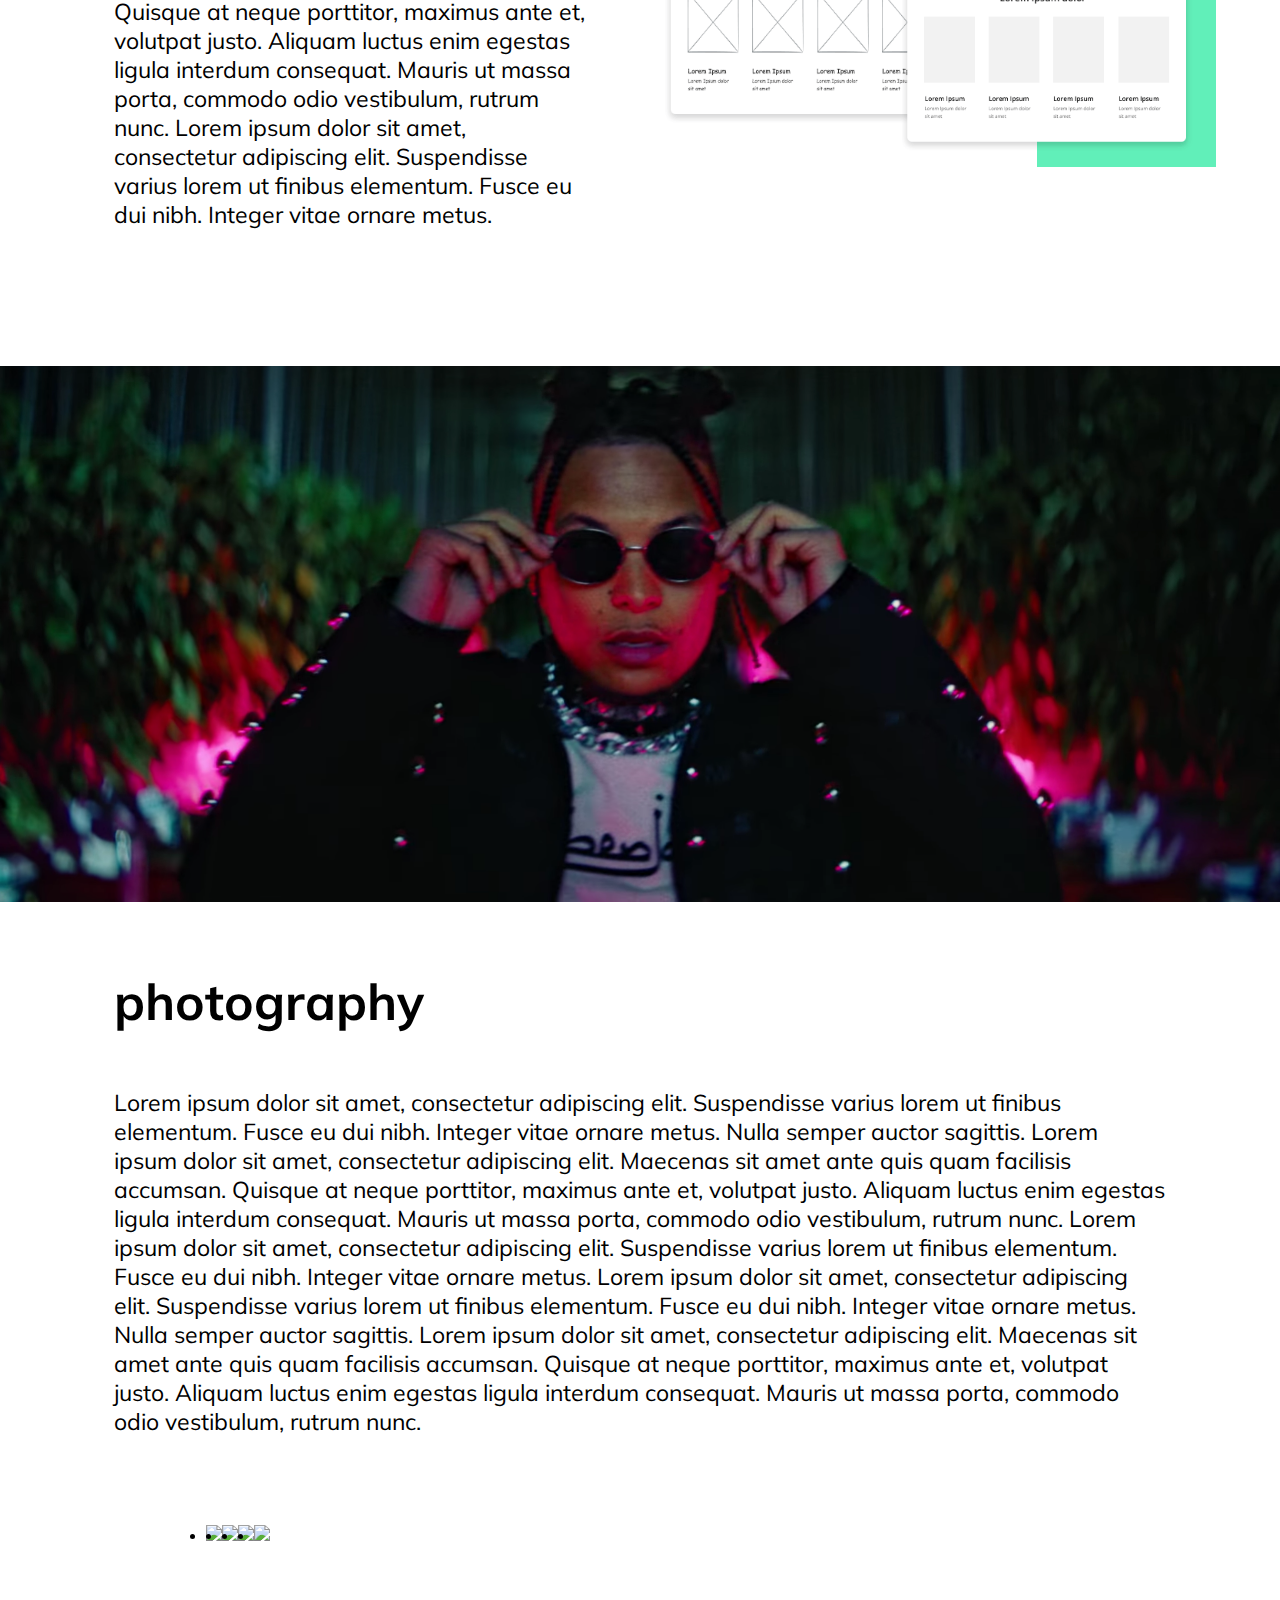
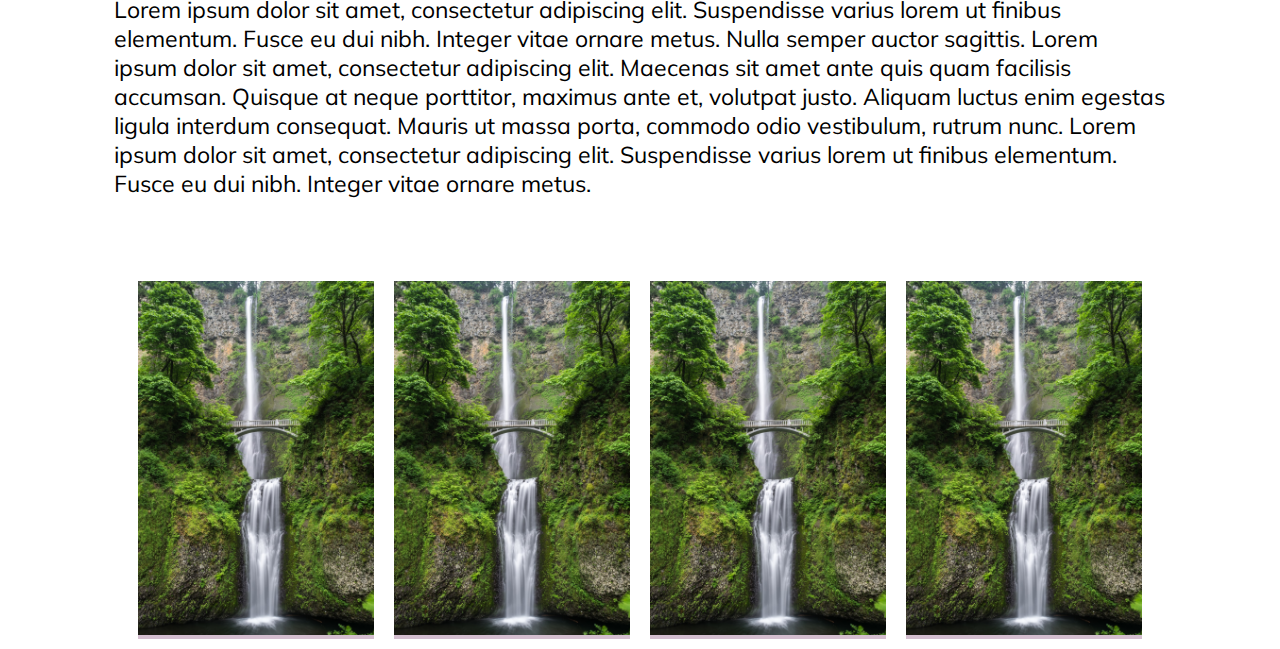
==== commit 5cdd0c60: "Revert "Merge branch 'master' of https://github.com/regenen/semestertwo"" ====
--- a/portfolioweb/journey.html
+++ b/portfolioweb/journey.html
@@ -54,7 +54,7 @@
             <img src="images/low-fidelity-website-wireframe-example.png">
         </div>
     </div>
-    <div class="containerpicture">
+    <div id="containerpicture">
         <div class="picture">
             <img src="images/Schermafbeelding-2018-03-23-om-14.05.33.png">
         </div>
--- a/portfolioweb/style.css
+++ b/portfolioweb/style.css
@@ -13,9 +13,6 @@
     src: url(images/Lumiera.otf);
   }
 
-.containerjourneyselect {
-    background-image: url(images/bgjourney.png);
-}
 
 .containerheader {  
     display: flex;
@@ -265,12 +262,16 @@
     display: flex;
     flex-direction: column;
     flex-wrap: nowrap;
-    margin-left: 12%;
-    margin-right: 12%;
+}
+
+.slider {
+    margin-left: 13%;
+    margin-right: 13%;
 }
 
 #lightSlider img {
-    width: 100%; 
+    width: 100%;
+    max-height: 600px;
 }
 
 #lightSlider ul {
@@ -283,7 +284,6 @@
     float: left;
     cursor:pointer;
 }
-
 
 @media (max-width: 950px) {
     .intro h1 {
@@ -312,11 +312,6 @@
         padding: 4px;
     }
 
-    .containerslider {
-        margin-left: 0%;
-        margin-right: 0%;
-    }
-
     .slider {
         margin: 0%;
     }
